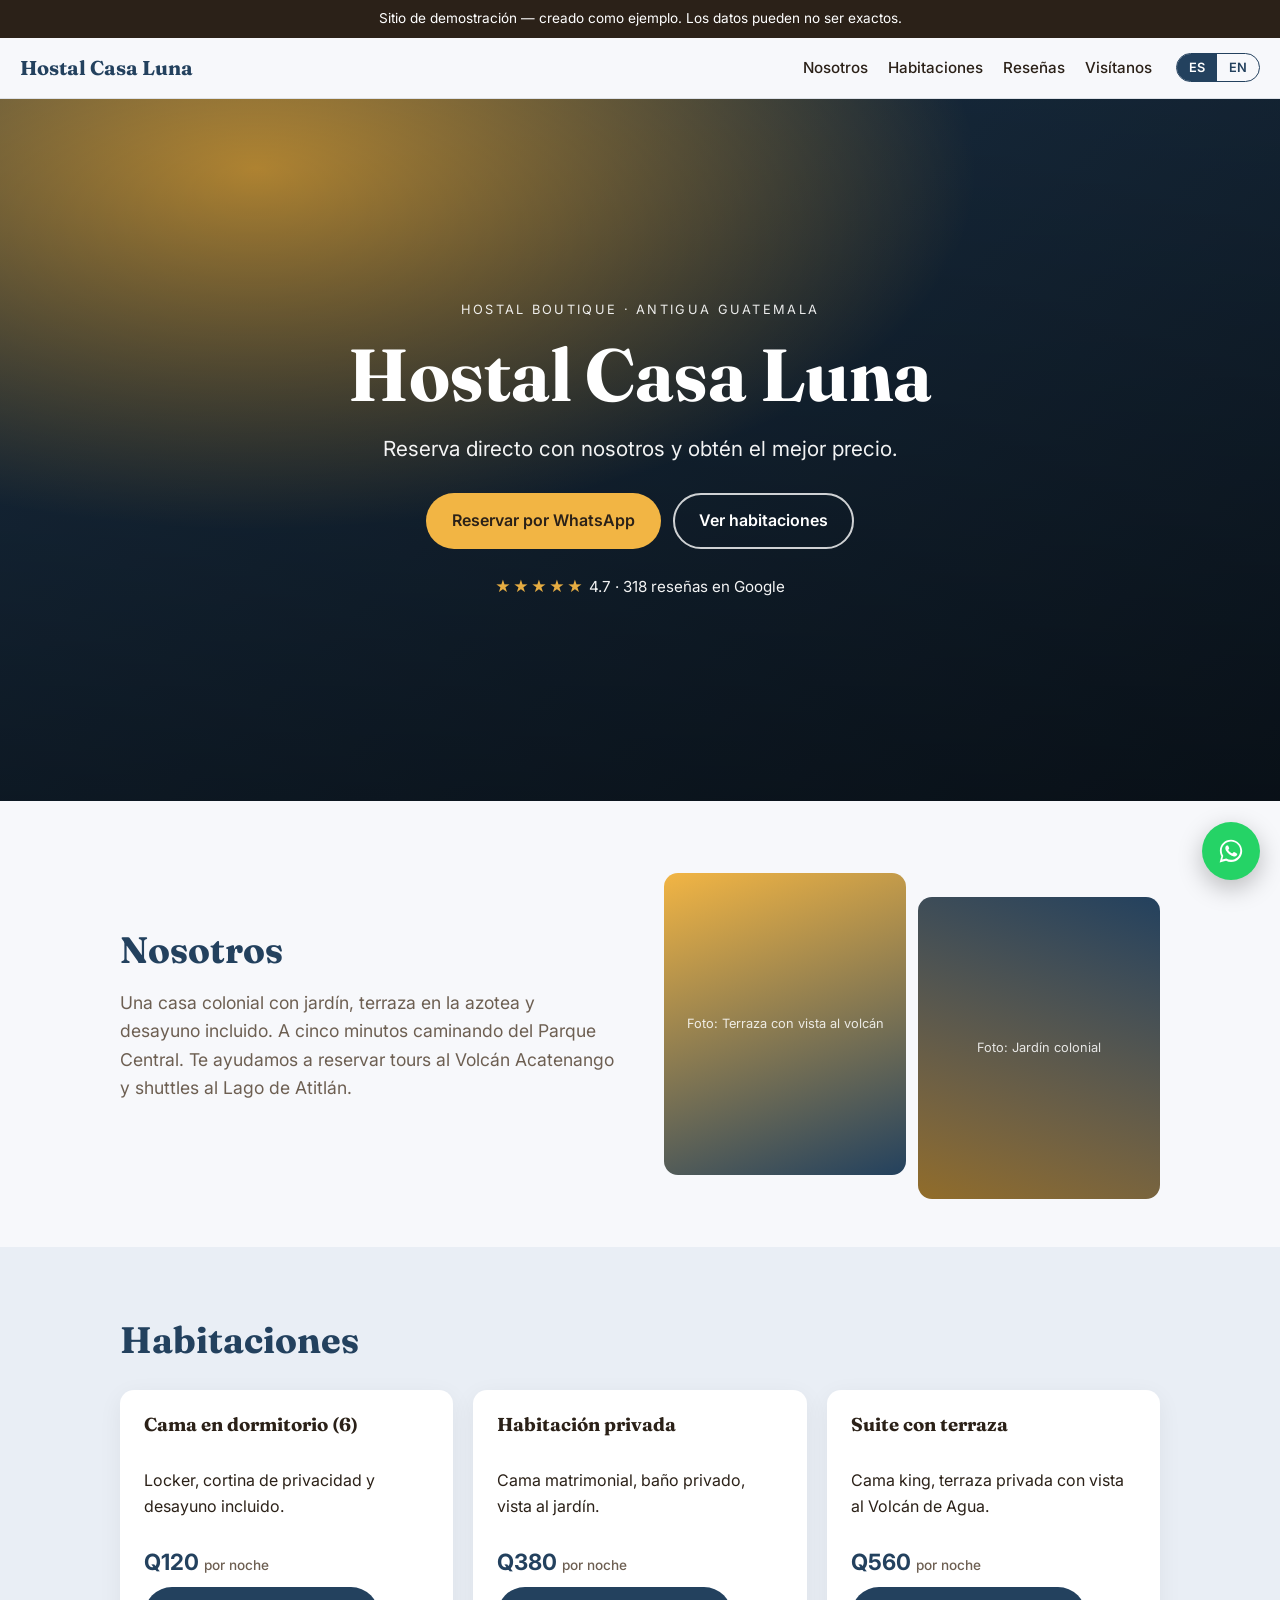
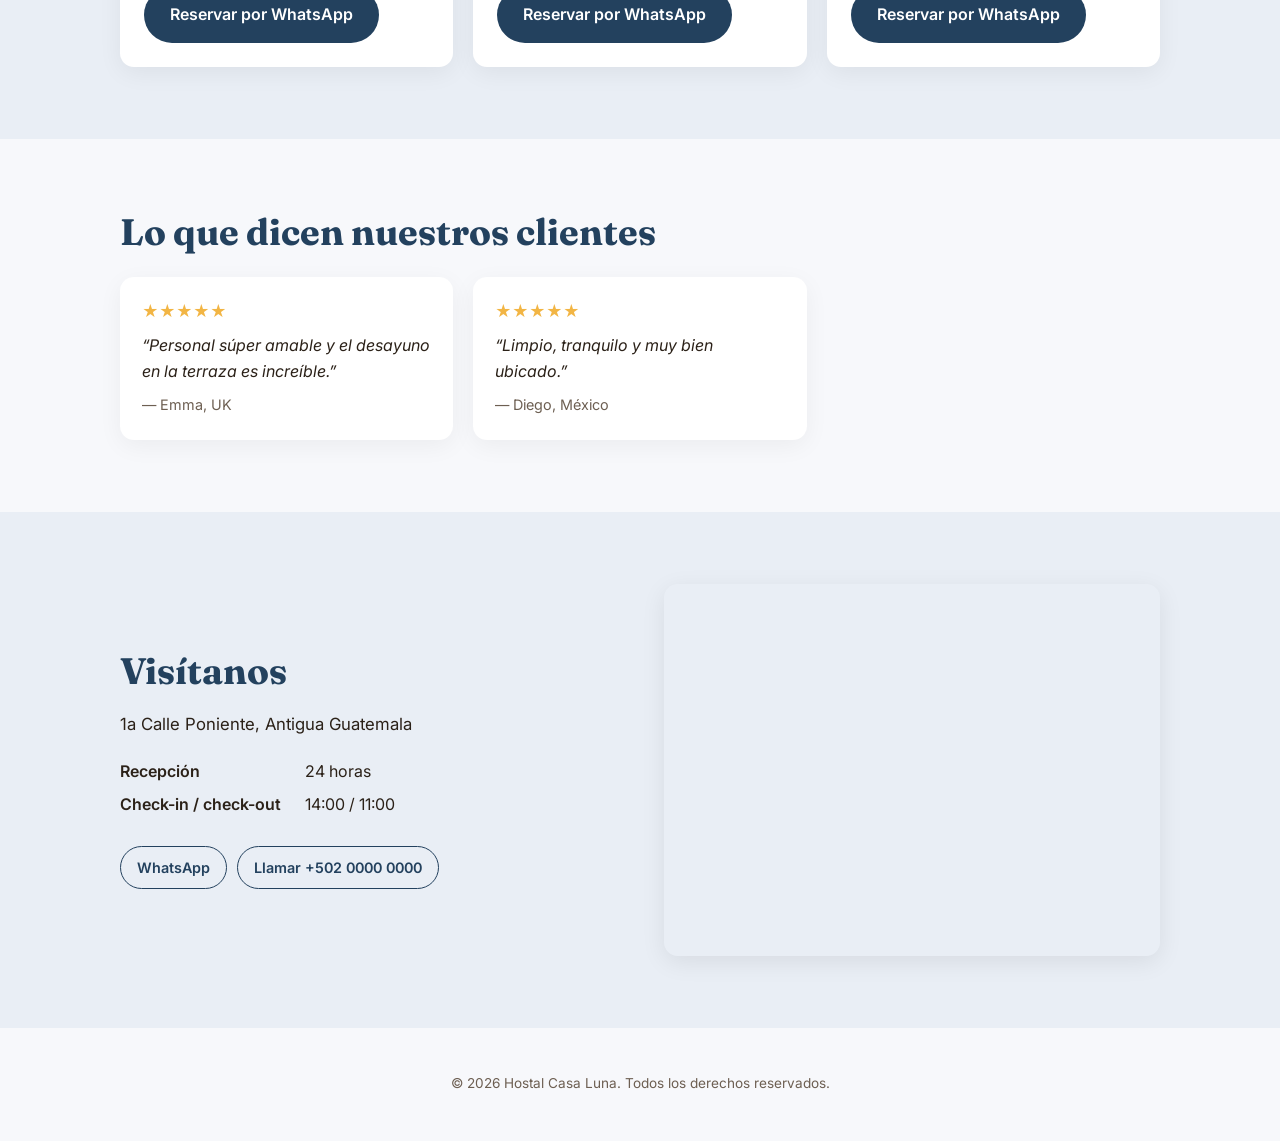
==== hostal-casa-luna/index.html @ b05d30ac "Publish bilingual website demos (fictional businesses) Co-Authored-By: Claude Opus 5.5 <noreply@anth" ====
<!doctype html>
<html lang="es">
<head>
  <meta charset="utf-8">
  <meta name="viewport" content="width=device-width, initial-scale=1">
  <title>Demo</title>
  <link rel="preconnect" href="https://fonts.googleapis.com">
  <link rel="preconnect" href="https://fonts.gstatic.com" crossorigin>
  <link href="https://fonts.googleapis.com/css2?family=Fraunces:opsz,wght@9..144,500;9..144,700&family=Inter:wght@400;500;600&display=swap" rel="stylesheet">
  <link rel="stylesheet" href="styles.css">
  <script src="config.js"></script>
</head>
<body>
  <div class="demo-banner" id="demo-banner"></div>

  <header class="nav">
    <a class="brand" href="#top" id="brand"></a>
    <nav class="nav-links" id="nav-links"></nav>
    <div class="lang-toggle" role="group" aria-label="Language">
      <button data-lang="es" type="button">ES</button>
      <button data-lang="en" type="button">EN</button>
    </div>
  </header>

  <main id="top">
    <section class="hero" id="hero">
      <div class="hero-inner">
        <p class="eyebrow" id="hero-eyebrow"></p>
        <h1 id="hero-title"></h1>
        <p class="tagline" id="hero-tagline"></p>
        <div class="hero-cta" id="hero-cta"></div>
        <div class="rating" id="hero-rating"></div>
      </div>
    </section>

    <section class="section" id="about">
      <div class="wrap two-col">
        <div>
          <h2 data-i18n="about"></h2>
          <p class="lead" id="about-text"></p>
        </div>
        <div class="photo-grid" id="photo-grid" aria-hidden="true"></div>
      </div>
    </section>

    <section class="section alt" id="offer">
      <div class="wrap">
        <h2 id="offer-title"></h2>
        <div id="offer-body"></div>
      </div>
    </section>

    <section class="section" id="reviews">
      <div class="wrap">
        <h2 data-i18n="reviews"></h2>
        <div class="review-grid" id="review-grid"></div>
      </div>
    </section>

    <section class="section alt" id="visit">
      <div class="wrap two-col">
        <div>
          <h2 data-i18n="visit"></h2>
          <p class="address" id="address"></p>
          <table class="hours" id="hours"></table>
          <div class="contact-links" id="contact-links"></div>
        </div>
        <iframe class="map" id="map" loading="lazy" referrerpolicy="no-referrer-when-downgrade" title="Map"></iframe>
      </div>
    </section>
  </main>

  <footer class="footer">
    <p id="footer-text"></p>
  </footer>

  <a class="wa-float" id="wa-float" target="_blank" rel="noopener" aria-label="WhatsApp">
    <svg viewBox="0 0 32 32" width="28" height="28" aria-hidden="true"><path fill="currentColor" d="M16 3C9 3 3.3 8.6 3.3 15.6c0 2.2.6 4.4 1.7 6.3L3 29l7.3-1.9c1.8 1 3.8 1.5 5.8 1.5 7 0 12.7-5.6 12.7-12.6S23 3 16 3zm0 23.1c-1.9 0-3.7-.5-5.3-1.4l-.4-.2-4.3 1.1 1.2-4.2-.3-.4c-1-1.6-1.5-3.5-1.5-5.4 0-5.8 4.8-10.5 10.6-10.5s10.6 4.7 10.6 10.5S21.8 26.1 16 26.1zm5.8-7.9c-.3-.2-1.9-.9-2.2-1-.3-.1-.5-.2-.7.2-.2.3-.8 1-1 1.2-.2.2-.4.2-.7.1-.3-.2-1.3-.5-2.5-1.6-.9-.8-1.5-1.8-1.7-2.1-.2-.3 0-.5.1-.6l.5-.6c.2-.2.2-.3.3-.6.1-.2 0-.4 0-.6l-1-2.4c-.3-.6-.5-.5-.7-.5h-.6c-.2 0-.6.1-.9.4-.3.3-1.2 1.1-1.2 2.8s1.2 3.2 1.4 3.5c.2.2 2.4 3.6 5.8 5 .8.3 1.4.5 1.9.7.8.3 1.5.2 2.1.1.6-.1 1.9-.8 2.2-1.5.3-.7.3-1.4.2-1.5-.1-.2-.3-.3-.6-.4z"/></svg>
  </a>

  <script src="app.js"></script>
</body>
</html>
---- hostal-casa-luna/styles.css ----
:root {
  --primary: #7a3e1d;
  --accent: #e8a33d;
  --bg: #fbf7f1;
  --bg-alt: #f3ebdf;
  --text: #2b2118;
  --muted: #6d5f52;
  --card: #ffffff;
  --radius: 14px;
  --font-display: "Fraunces", Georgia, serif;
  --font-body: "Inter", system-ui, -apple-system, sans-serif;
}

* { box-sizing: border-box; }
html { scroll-behavior: smooth; }
body {
  margin: 0;
  background: var(--bg);
  color: var(--text);
  font-family: var(--font-body);
  line-height: 1.6;
  -webkit-font-smoothing: antialiased;
}
h1, h2, h3 { font-family: var(--font-display); line-height: 1.15; margin: 0 0 .5em; }
h2 { font-size: clamp(1.7rem, 3vw, 2.3rem); color: var(--primary); }
a { color: var(--primary); }

.wrap { max-width: 1080px; margin: 0 auto; padding: 0 20px; }
.section { padding: 72px 0; }
.section.alt { background: var(--bg-alt); }
.two-col { display: grid; grid-template-columns: 1fr 1fr; gap: 48px; align-items: center; }
.lead { font-size: 1.1rem; color: var(--muted); }

/* demo banner */
.demo-banner {
  background: var(--text); color: #fff; text-align: center;
  font-size: .85rem; padding: 8px 16px;
}
.demo-banner:empty { display: none; }

/* nav */
.nav {
  position: sticky; top: 0; z-index: 10;
  display: flex; align-items: center; gap: 24px;
  padding: 14px 20px; background: color-mix(in srgb, var(--bg) 92%, transparent);
  backdrop-filter: blur(8px); border-bottom: 1px solid color-mix(in srgb, var(--primary) 12%, transparent);
}
.brand { font-family: var(--font-display); font-weight: 700; font-size: 1.25rem; text-decoration: none; color: var(--primary); margin-right: auto; }
.nav-links { display: flex; gap: 20px; }
.nav-links a { text-decoration: none; color: var(--text); font-weight: 500; font-size: .95rem; }
.nav-links a:hover { color: var(--primary); }
.lang-toggle { display: flex; border: 1.5px solid var(--primary); border-radius: 999px; overflow: hidden; }
.lang-toggle button {
  border: 0; background: transparent; color: var(--primary); font: 600 .8rem var(--font-body);
  padding: 6px 12px; cursor: pointer;
}
.lang-toggle button.active { background: var(--primary); color: #fff; }

/* hero */
.hero {
  min-height: 78vh; display: grid; place-items: center; text-align: center; color: #fff;
  background:
    linear-gradient(180deg, rgba(0,0,0,.25), rgba(0,0,0,.55)),
    radial-gradient(1200px 600px at 20% 10%, var(--accent), transparent 60%),
    linear-gradient(135deg, var(--primary), color-mix(in srgb, var(--primary) 55%, #000));
  padding: 80px 20px;
}
.hero-inner { max-width: 760px; }
.eyebrow { text-transform: uppercase; letter-spacing: .18em; font-size: .8rem; opacity: .9; margin: 0 0 12px; }
.hero h1 { font-size: clamp(2.6rem, 7vw, 4.6rem); margin-bottom: .2em; }
.tagline { font-size: clamp(1.05rem, 2vw, 1.3rem); opacity: .95; margin: 0 0 28px; }
.hero-cta { display: flex; gap: 12px; justify-content: center; flex-wrap: wrap; }
.btn {
  display: inline-flex; align-items: center; gap: 8px; padding: 13px 24px; border-radius: 999px;
  font-weight: 600; text-decoration: none; border: 2px solid transparent; transition: transform .15s ease;
}
.btn:hover { transform: translateY(-2px); }
.btn-primary { background: var(--accent); color: var(--text); }
.btn-ghost { border-color: rgba(255,255,255,.8); color: #fff; }
.rating { margin-top: 26px; font-size: .95rem; opacity: .95; }
.rating .stars { color: var(--accent); letter-spacing: 2px; }

/* photo placeholders */
.photo-grid { display: grid; grid-template-columns: 1fr 1fr; gap: 12px; }
.photo-grid div {
  aspect-ratio: 4/5; border-radius: var(--radius);
  background: linear-gradient(160deg, var(--accent), var(--primary));
  display: grid; place-items: center; color: rgba(255,255,255,.85); font-size: .8rem; text-align: center; padding: 10px;
}
.photo-grid div:nth-child(2) { transform: translateY(24px); background: linear-gradient(200deg, var(--primary), color-mix(in srgb, var(--accent) 60%, #000)); }

/* menu / services / rooms */
.menu-group { margin-top: 32px; }
.menu-group h3 { font-size: 1.3rem; border-bottom: 2px solid var(--accent); display: inline-block; padding-bottom: 4px; }
.menu-items { display: grid; grid-template-columns: repeat(auto-fill, minmax(300px, 1fr)); gap: 14px 40px; margin-top: 14px; }
.menu-item { display: flex; justify-content: space-between; gap: 16px; padding: 10px 0; border-bottom: 1px dashed color-mix(in srgb, var(--primary) 20%, transparent); }
.menu-item .name { font-weight: 600; }
.menu-item .desc { color: var(--muted); font-size: .9rem; }
.menu-item .price { font-weight: 600; color: var(--primary); white-space: nowrap; }

.cards { display: grid; grid-template-columns: repeat(auto-fill, minmax(260px, 1fr)); gap: 20px; margin-top: 28px; }
.card { background: var(--card); border-radius: var(--radius); padding: 24px; box-shadow: 0 6px 24px rgba(0,0,0,.06); display: flex; flex-direction: column; gap: 8px; }
.card .price { font-size: 1.4rem; font-weight: 700; color: var(--primary); }
.card .price small { font-size: .85rem; font-weight: 500; color: var(--muted); }
.card .btn { margin-top: auto; align-self: flex-start; background: var(--primary); color: #fff; }

/* reviews */
.review-grid { display: grid; grid-template-columns: repeat(auto-fill, minmax(260px, 1fr)); gap: 20px; margin-top: 24px; }
.review { background: var(--card); border-radius: var(--radius); padding: 22px; box-shadow: 0 6px 24px rgba(0,0,0,.05); }
.review .stars { color: var(--accent); }
.review p { margin: 8px 0; font-style: italic; }
.review cite { color: var(--muted); font-size: .9rem; font-style: normal; }

/* visit */
.address { font-size: 1.05rem; }
.hours { border-collapse: collapse; margin: 16px 0 24px; }
.hours td { padding: 4px 24px 4px 0; }
.hours td:first-child { font-weight: 600; }
.contact-links { display: flex; gap: 10px; flex-wrap: wrap; }
.contact-links a { padding: 9px 16px; border-radius: 999px; border: 1.5px solid var(--primary); text-decoration: none; font-weight: 600; font-size: .9rem; }
.map { width: 100%; aspect-ratio: 4/3; border: 0; border-radius: var(--radius); box-shadow: 0 6px 24px rgba(0,0,0,.08); }

.footer { text-align: center; padding: 32px 20px; color: var(--muted); font-size: .85rem; }

.wa-float {
  position: fixed; right: 20px; bottom: 20px; width: 58px; height: 58px; border-radius: 50%;
  background: #25d366; color: #fff; display: grid; place-items: center;
  box-shadow: 0 8px 24px rgba(0,0,0,.25); z-index: 20; transition: transform .15s ease;
}
.wa-float:hover { transform: scale(1.06); }

@media (max-width: 760px) {
  .two-col { grid-template-columns: 1fr; gap: 28px; }
  .nav-links { display: none; }
  .section { padding: 52px 0; }
  .menu-items { grid-template-columns: 1fr; }
}
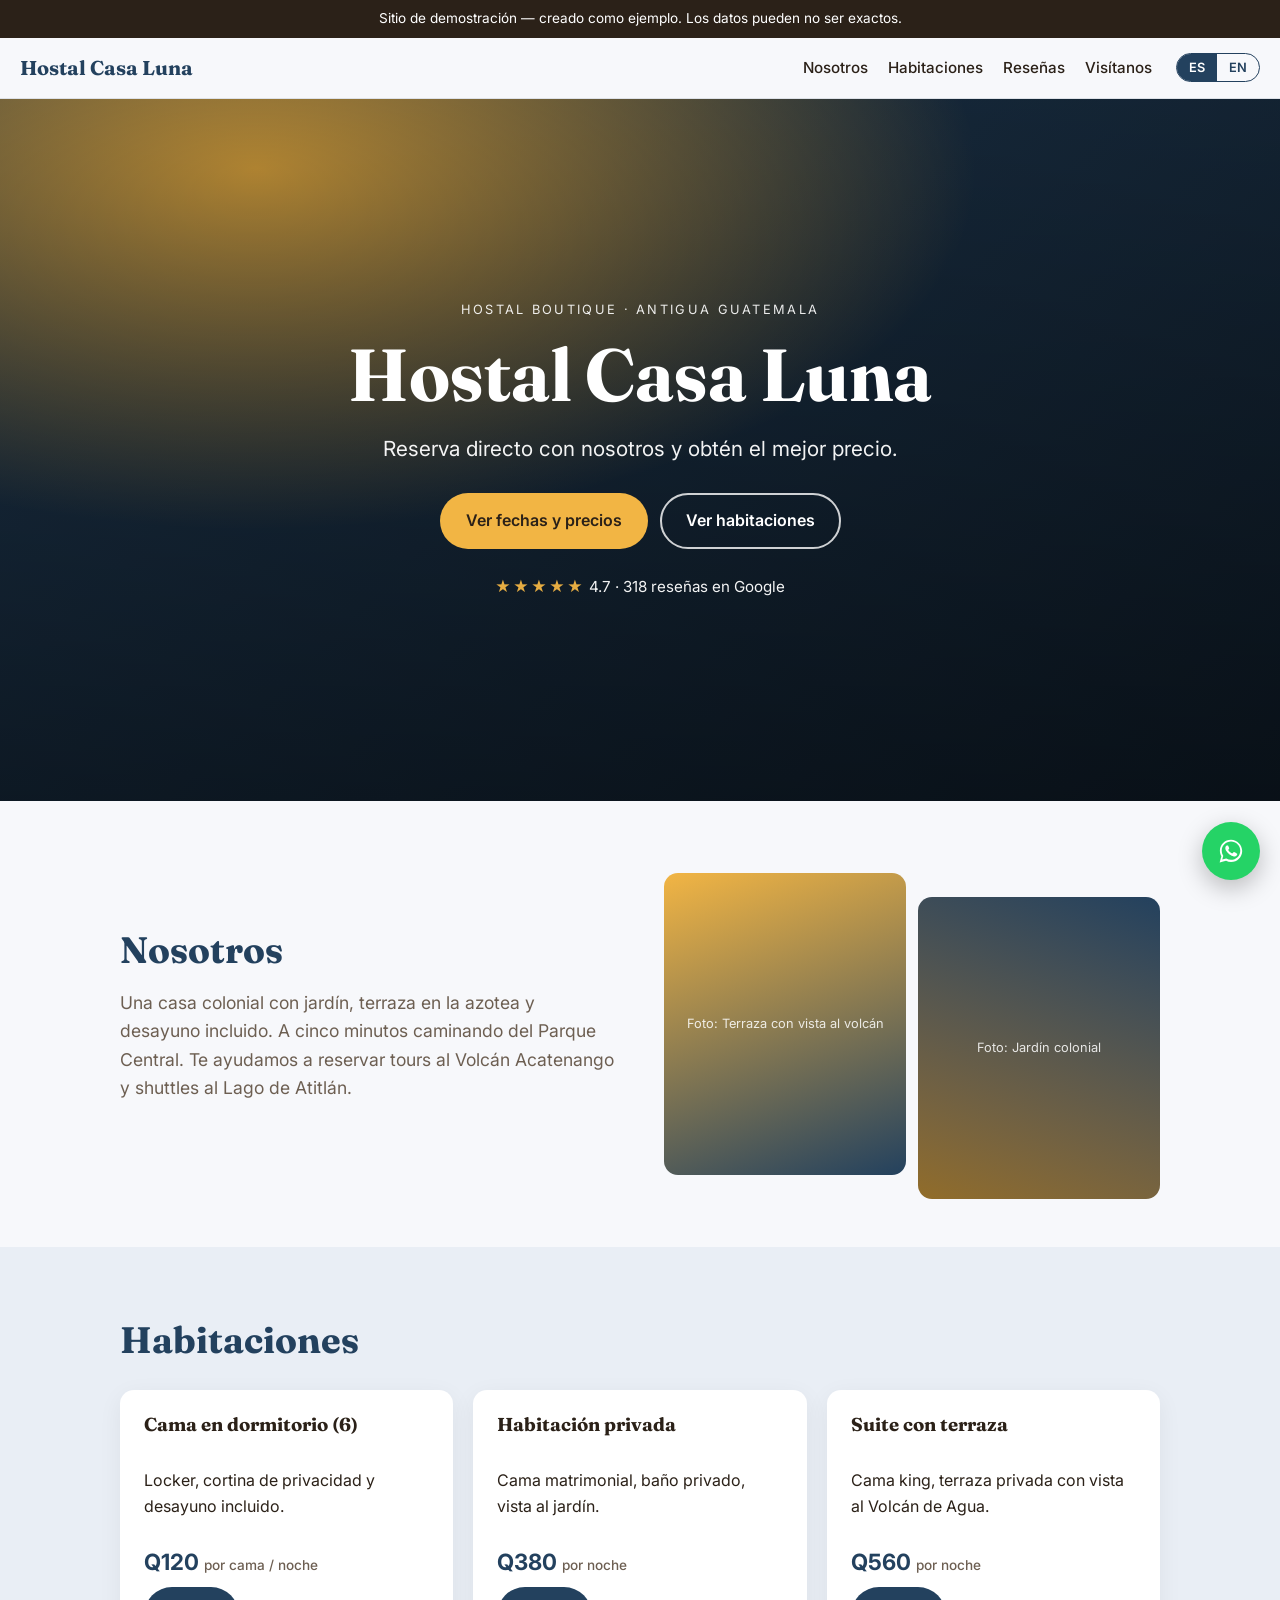
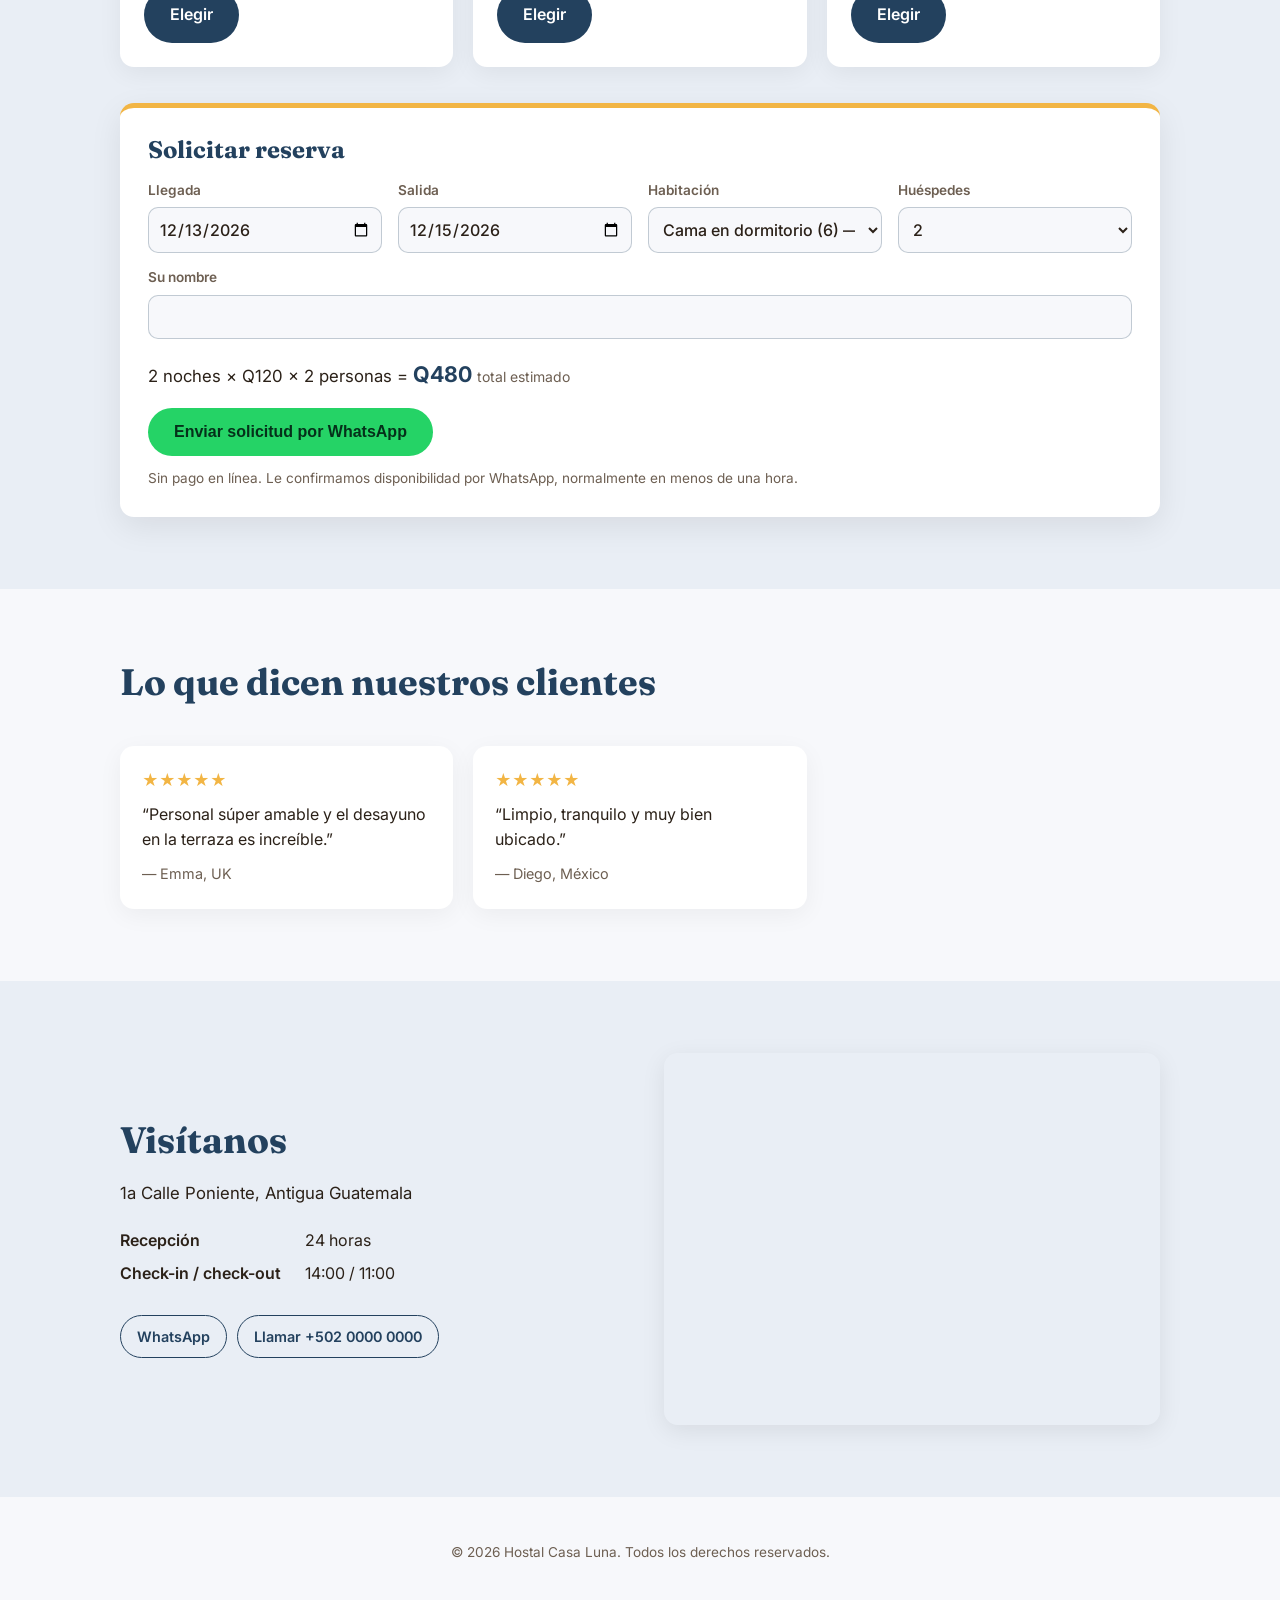
==== commit 8cf1d6ed: "Template update: gallery and live-data support Co-Authored-By: Claude Opus 5.5 <noreply@anthropic.co" ====
--- a/hostal-casa-luna/index.html
+++ b/hostal-casa-luna/index.html
@@ -1,6 +1,7 @@
 <!doctype html>
 <html lang="es">
 <head>
+  <meta name="robots" content="noindex, nofollow">
   <meta charset="utf-8">
   <meta name="viewport" content="width=device-width, initial-scale=1">
   <title>Demo</title>
@@ -50,9 +51,19 @@
       </div>
     </section>
 
+    <section class="section" id="gallery" hidden>
+      <div class="wrap">
+        <h2 data-i18n="gallery"></h2>
+        <div class="gallery-grid" id="gallery-grid"></div>
+      </div>
+    </section>
+
     <section class="section" id="reviews">
       <div class="wrap">
-        <h2 data-i18n="reviews"></h2>
+        <div class="reviews-head">
+          <h2 data-i18n="reviews"></h2>
+          <div class="reviews-source" id="reviews-source"></div>
+        </div>
         <div class="review-grid" id="review-grid"></div>
       </div>
     </section>
@@ -78,6 +89,8 @@
     <svg viewBox="0 0 32 32" width="28" height="28" aria-hidden="true"><path fill="currentColor" d="M16 3C9 3 3.3 8.6 3.3 15.6c0 2.2.6 4.4 1.7 6.3L3 29l7.3-1.9c1.8 1 3.8 1.5 5.8 1.5 7 0 12.7-5.6 12.7-12.6S23 3 16 3zm0 23.1c-1.9 0-3.7-.5-5.3-1.4l-.4-.2-4.3 1.1 1.2-4.2-.3-.4c-1-1.6-1.5-3.5-1.5-5.4 0-5.8 4.8-10.5 10.6-10.5s10.6 4.7 10.6 10.5S21.8 26.1 16 26.1zm5.8-7.9c-.3-.2-1.9-.9-2.2-1-.3-.1-.5-.2-.7.2-.2.3-.8 1-1 1.2-.2.2-.4.2-.7.1-.3-.2-1.3-.5-2.5-1.6-.9-.8-1.5-1.8-1.7-2.1-.2-.3 0-.5.1-.6l.5-.6c.2-.2.2-.3.3-.6.1-.2 0-.4 0-.6l-1-2.4c-.3-.6-.5-.5-.7-.5h-.6c-.2 0-.6.1-.9.4-.3.3-1.2 1.1-1.2 2.8s1.2 3.2 1.4 3.5c.2.2 2.4 3.6 5.8 5 .8.3 1.4.5 1.9.7.8.3 1.5.2 2.1.1.6-.1 1.9-.8 2.2-1.5.3-.7.3-1.4.2-1.5-.1-.2-.3-.3-.6-.4z"/></svg>
   </a>
 
+  <script src="keys.js"></script>
+  <script src="google.js"></script>
   <script src="app.js"></script>
 </body>
 </html>
--- a/hostal-casa-luna/styles.css
+++ b/hostal-casa-luna/styles.css
@@ -89,6 +89,22 @@
 }
 .photo-grid div:nth-child(2) { transform: translateY(24px); background: linear-gradient(200deg, var(--primary), color-mix(in srgb, var(--accent) 60%, #000)); }
 
+/* real photos (live Google or owner-supplied) */
+.hero.has-photo { background-size: cover; background-position: center; }
+.photo { margin: 0; position: relative; border-radius: var(--radius); overflow: hidden; background: var(--bg-alt); }
+.photo img { width: 100%; height: 100%; object-fit: cover; display: block; }
+.photo figcaption {
+  position: absolute; left: 0; right: 0; bottom: 0; padding: 14px 10px 6px; font-size: .7rem; color: #fff;
+  background: linear-gradient(transparent, rgba(0,0,0,.6));
+}
+.photo figcaption a { color: #fff; }
+.photo-grid .photo { aspect-ratio: 4/5; }
+.photo-grid .photo:nth-child(2) { transform: translateY(24px); }
+.gallery-grid { display: grid; grid-template-columns: repeat(3, minmax(0, 1fr)); gap: 12px; margin-top: 24px; }
+.gallery-grid .photo { aspect-ratio: 1; }
+.gallery-grid .photo:first-child { grid-column: span 2; grid-row: span 2; }
+.source-note { grid-column: 1 / -1; font-size: .85rem; color: var(--muted); margin: 4px 0 0; }
+
 /* menu / services / rooms */
 .menu-group { margin-top: 32px; }
 .menu-group h3 { font-size: 1.3rem; border-bottom: 2px solid var(--accent); display: inline-block; padding-bottom: 4px; }
@@ -104,12 +120,42 @@
 .card .price small { font-size: .85rem; font-weight: 500; color: var(--muted); }
 .card .btn { margin-top: auto; align-self: flex-start; background: var(--primary); color: #fff; }
 
+/* booking request form */
+.booking {
+  margin-top: 36px; background: var(--card); border-radius: var(--radius); padding: 28px;
+  box-shadow: 0 10px 32px rgba(0,0,0,.08); border-top: 5px solid var(--accent); scroll-margin-top: 90px;
+}
+.booking h3 { font-size: 1.5rem; color: var(--primary); }
+.booking-grid { display: grid; grid-template-columns: repeat(4, minmax(0, 1fr)); gap: 14px 16px; margin: 16px 0 18px; }
+.booking-grid .wide { grid-column: 1 / -1; }
+.booking label { display: flex; flex-direction: column; gap: 6px; font-size: .85rem; font-weight: 600; color: var(--muted); }
+.booking input, .booking select {
+  font: 500 1rem var(--font-body); color: var(--text); background: var(--bg);
+  border: 1.5px solid color-mix(in srgb, var(--primary) 25%, transparent); border-radius: 10px; padding: 11px 10px;
+  width: 100%; min-width: 0;
+}
+.booking input:focus, .booking select:focus { outline: 2px solid var(--accent); outline-offset: 1px; }
+.booking-summary { font-size: 1.05rem; margin-bottom: 16px; min-height: 1.6em; }
+.booking-summary strong { font-size: 1.35rem; color: var(--primary); }
+.booking-summary small { color: var(--muted); }
+.booking-summary.error { color: #b3261e; }
+.btn-book { background: #25d366; color: #05301a; font-size: 1rem; cursor: pointer; }
+.booking-note { color: var(--muted); font-size: .85rem; margin: 12px 0 0; }
+
 /* reviews */
 .review-grid { display: grid; grid-template-columns: repeat(auto-fill, minmax(260px, 1fr)); gap: 20px; margin-top: 24px; }
 .review { background: var(--card); border-radius: var(--radius); padding: 22px; box-shadow: 0 6px 24px rgba(0,0,0,.05); }
 .review .stars { color: var(--accent); }
 .review p { margin: 8px 0; font-style: italic; }
 .review cite { color: var(--muted); font-size: .9rem; font-style: normal; }
+.reviews-head { display: flex; justify-content: space-between; align-items: baseline; gap: 12px 24px; flex-wrap: wrap; }
+.reviews-source { font-size: .9rem; color: var(--muted); }
+.g-badge { font-weight: 700; color: var(--text); }
+.review-author { display: flex; align-items: center; gap: 10px; margin-bottom: 6px; }
+.review-author img { width: 36px; height: 36px; border-radius: 50%; object-fit: cover; }
+.review-author a { font-weight: 600; text-decoration: none; color: var(--text); display: block; line-height: 1.2; }
+.review-author small, .review .muted { color: var(--muted); font-size: .8rem; }
+.review p { font-style: normal; display: -webkit-box; -webkit-line-clamp: 7; -webkit-box-orient: vertical; overflow: hidden; }
 
 /* visit */
 .address { font-size: 1.05rem; }
@@ -134,4 +180,10 @@
   .nav-links { display: none; }
   .section { padding: 52px 0; }
   .menu-items { grid-template-columns: 1fr; }
+  .booking { padding: 20px 16px; }
+  .booking-grid { grid-template-columns: minmax(0, 1fr) minmax(0, 1fr); gap: 12px; }
+  .booking input, .booking select { font-size: .95rem; padding: 10px 8px; }
+  .booking .room-field { grid-column: 1 / -1; }
+  .gallery-grid { grid-template-columns: repeat(2, minmax(0, 1fr)); }
+  .btn-book { width: 100%; justify-content: center; }
 }
